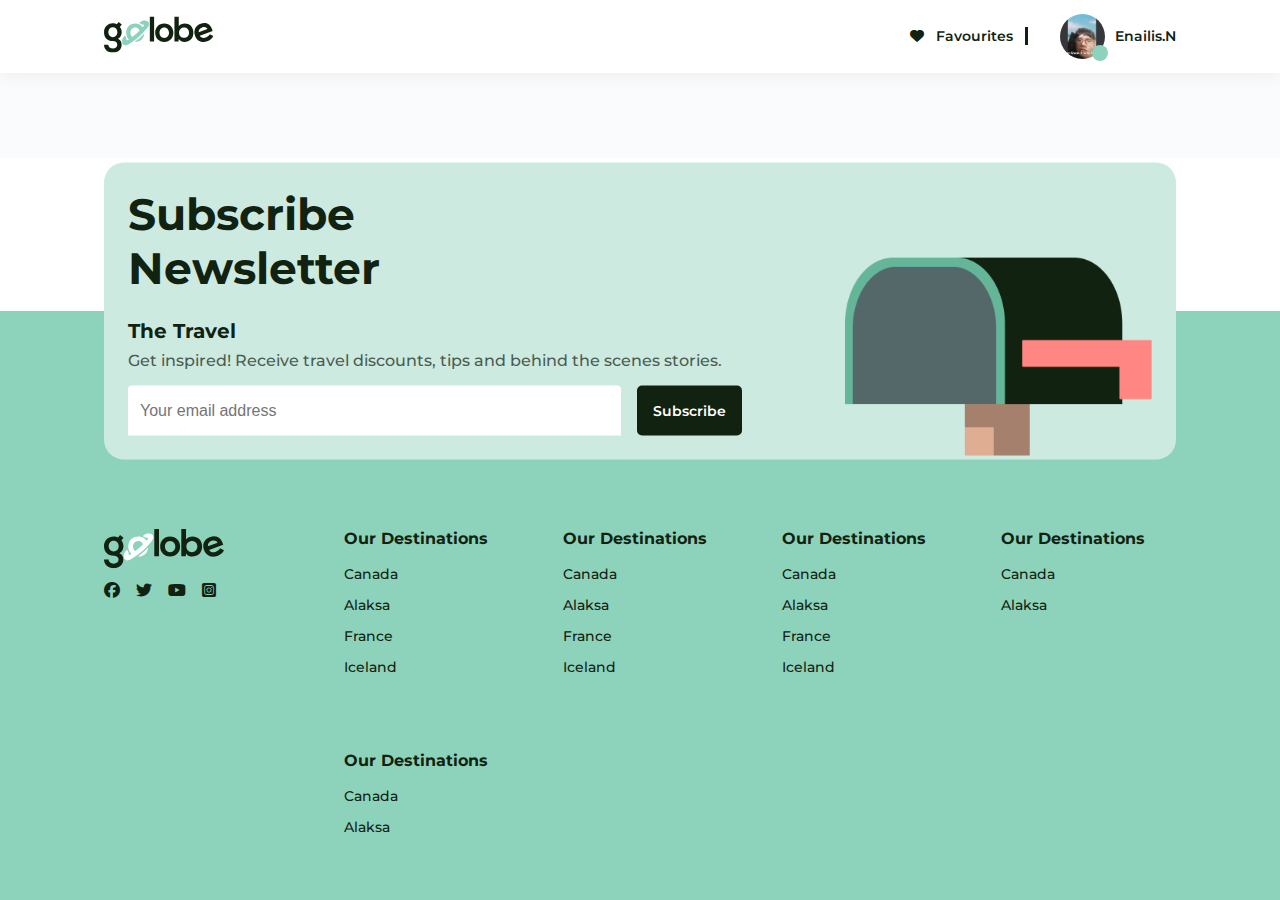
==== account.html @ 1a519b44 "update account seciton" ====
<!DOCTYPE html>
<html lang="en">
  <head>
    <meta charset="UTF-8" />
    <meta http-equiv="X-UA-Compatible" content="IE=edge" />
    <meta name="viewport" content="width=device-width, initial-scale=1.0" />
    <!-- Link font awesome -->
    <link
      rel="stylesheet"
      href="https://cdnjs.cloudflare.com/ajax/libs/font-awesome/6.4.0/css/all.min.css"
    />
    <link rel="stylesheet" href="./css/account.css" />
    <!-- Link css -->
    <link rel="stylesheet" href="./css/base.css" />
    <title>Account profile</title>
  </head>
  <body>
    <div class="main-wrapper">
      <!-- header -->
      <header>
        <div class="logo">
          <img
            src="./images/header_logo.svg"
            alt="logo-image"
            class="logo-img"
          />
        </div>
        <ul class="navbar">
          <!-- <li class="navbar-item"><a href="#" class="item-text">Login</a></li>
                <li class="navbar-item">
                    <a href="#" class="btn bg-dark text-white font-weight-600">Sign up</a>
                </li> -->

          <li class="navbar-item">
            <a href="#" class="item-text favourite">
              <i class="fa-solid fa-heart"></i>
              Favourites
            </a>
          </li>
          <li class="navbar-item user-section">
            <div class="active-status"></div>
            <img
              src="./images/khangne.png"
              alt="User-Avatar"
              class="user-avatar"
            />
            <p class="user-name">Enailis.N</p>
            <div class="card-information bg-white">
              <div class="user-profile">
                <img
                  src="./images/khangne.png"
                  alt="user-avatar"
                  class="user-avatar"
                />
                <div class="user-info">
                  <p class="name text-dark-green font-weight-600">Enailis.N</p>
                  <p class="status text-dark-green font-weight-400">Online</p>
                </div>
              </div>
              <div class="card-btns">
                <a href="#" class="item-btn text-dark-green font-weight-500">
                  <div class="btn-name">
                    <i class="fa-solid fa-user"></i>
                    <span>My account</span>
                  </div>
                  <i class="fa-solid fa-greater-than"></i>
                </a>
                <a href="#" class="item-btn text-dark-green font-weight-500">
                  <div class="btn-name">
                    <i class="fa-solid fa-gear"></i>
                    <span>Settings</span>
                  </div>
                  <i class="fa-solid fa-greater-than"></i>
                </a>
              </div>
              <div class="card-btns">
                <a href="#" class="item-btn text-dark-green font-weight-500">
                  <div class="btn-name">
                    <i class="fa-solid fa-life-ring"></i>
                    <span>Support</span>
                  </div>
                  <i class="fa-solid fa-greater-than"></i>
                </a>
                <a href="#" class="item-btn text-dark-green font-weight-500">
                  <div class="btn-name">
                    <i class="fa-solid fa-right-from-bracket"></i>
                    <span>Log out</span>
                  </div>
                  <i class="fa-solid fa-greater-than"></i>
                </a>
              </div>
            </div>
          </li>
        </ul>
        <div class="icon-menu">
          <i class="fa-solid fa-bars"></i>
        </div>
        <div class="menu-mobile">
          <div class="content-wrapper bg-main">
            <div class="user-profile">
              <div class="user-status"></div>
              <img
                src="./images/khangne.png"
                alt="user-avatar"
                class="user-avatar"
              />
              <div class="user-info">
                <p class="name text-dark-green font-weight-600">Enailis.N</p>
                <p class="status text-dark-green font-weight-400">Online</p>
              </div>
            </div>
            <div class="card-btns">
              <a href="#" class="item-btn text-dark-green font-weight-500">
                <div class="btn-name">
                  <i class="fa-solid fa-user"></i>
                  <span>My account</span>
                </div>
                <i class="fa-solid fa-greater-than"></i>
              </a>
              <a href="#" class="item-btn text-dark-green font-weight-500">
                <div class="btn-name">
                  <i class="fa-solid fa-gear"></i>
                  <span>Settings</span>
                </div>
                <i class="fa-solid fa-greater-than"></i>
              </a>
            </div>
            <div class="card-btns">
              <a href="#" class="item-btn text-dark-green font-weight-500">
                <div class="btn-name">
                  <i class="fa-solid fa-life-ring"></i>
                  <span>Support</span>
                </div>
                <i class="fa-solid fa-greater-than"></i>
              </a>
              <a href="#" class="item-btn text-dark-green font-weight-500">
                <div class="btn-name">
                  <i class="fa-solid fa-right-from-bracket"></i>
                  <span>Log out</span>
                </div>
                <i class="fa-solid fa-greater-than"></i>
              </a>
            </div>
          </div>
        </div>
      </header>
      <!-- End Header -->

      <!-- Main content -->
      <div class="main-content bg-main">
        <div class="account-section">
          
        </div>
      </div>

      <footer class="bg-primary">
        <div class="subsribe-seciton bg-light-green">
          <div class="left-content">
            <h3 class="title font-weight-700 text-dark-green">
              Subscribe <br />
              Newsletter
            </h3>
            <p class="sub-title font-weight-700 text-dark-green">The Travel</p>
            <p class="content font-weight-500 text-dark-green">
              Get inspired! Receive travel discounts, tips and behind the scenes
              stories.
            </p>
            <div class="subcribe-form">
              <input
                type="text"
                placeholder="Your email address"
                class="input-box"
              />
              <a href="#" class="btn bg-dark text-white font-weight-600"
                >Subscribe</a
              >
            </div>
          </div>
          <div class="right-content">
            <img
              src="./images/footer-mailbox.png"
              alt="mailbox-img"
              class="subcribe-img"
            />
          </div>
        </div>

        <div class="footer-content">
          <div class="footer-images">
            <img
              src="./images/footer-logo.svg"
              alt="footer-logo"
              class="footer-logo"
            />
            <div class="footer-icons">
              <a href="#" class="text-dark-green"
                ><i class="fa-brands fa-facebook"></i
              ></a>
              <a href="#" class="text-dark-green"
                ><i class="fa-brands fa-twitter"></i
              ></a>
              <a href="#" class="text-dark-green"
                ><i class="fa-brands fa-youtube"></i
              ></a>
              <a href="#" class="text-dark-green"
                ><i class="fa-brands fa-square-instagram"></i
              ></a>
            </div>
          </div>
          <div class="footer-link">
            <ul class="footer-list">
              <li class="list-title text-dark-green font-weight-700">
                Our Destinations
              </li>
              <li>
                <a href="#" class="text-dark-green font-weight-500">Canada</a>
              </li>
              <li>
                <a href="#" class="text-dark-green font-weight-500">Alaksa</a>
              </li>
              <li>
                <a href="#" class="text-dark-green font-weight-500">France</a>
              </li>
              <li>
                <a href="#" class="text-dark-green font-weight-500">Iceland</a>
              </li>
            </ul>
            <ul class="footer-list">
              <li class="list-title text-dark-green font-weight-700">
                Our Destinations
              </li>
              <li>
                <a href="#" class="text-dark-green font-weight-500">Canada</a>
              </li>
              <li>
                <a href="#" class="text-dark-green font-weight-500">Alaksa</a>
              </li>
              <li>
                <a href="#" class="text-dark-green font-weight-500">France</a>
              </li>
              <li>
                <a href="#" class="text-dark-green font-weight-500">Iceland</a>
              </li>
            </ul>
            <ul class="footer-list">
              <li class="list-title text-dark-green font-weight-700">
                Our Destinations
              </li>
              <li>
                <a href="#" class="text-dark-green font-weight-500">Canada</a>
              </li>
              <li>
                <a href="#" class="text-dark-green font-weight-500">Alaksa</a>
              </li>
              <li>
                <a href="#" class="text-dark-green font-weight-500">France</a>
              </li>
              <li>
                <a href="#" class="text-dark-green font-weight-500">Iceland</a>
              </li>
            </ul>
            <ul class="footer-list">
              <li class="list-title text-dark-green font-weight-700">
                Our Destinations
              </li>
              <li>
                <a href="#" class="text-dark-green font-weight-500">Canada</a>
              </li>
              <li>
                <a href="#" class="text-dark-green font-weight-500">Alaksa</a>
              </li>
            </ul>
            <ul class="footer-list">
              <li class="list-title text-dark-green font-weight-700">
                Our Destinations
              </li>
              <li>
                <a href="#" class="text-dark-green font-weight-500">Canada</a>
              </li>
              <li>
                <a href="#" class="text-dark-green font-weight-500">Alaksa</a>
              </li>
            </ul>
          </div>
        </div>
      </footer>
    </div>
  </body>
</html>
---- css/base.css ----
@import url("https://fonts.googleapis.com/css2?family=Montserrat:wght@400;500;600;700&display=swap");
@import url(./header.css);
@import url(./footer.css);

:root {
  --dark-green: #112211;
  --black-color: #000000;
  --primary-color: #8dd3bb;
  --light-green: #cdeae1;
  --white-color: #ffffff;
  --dark-color: #1c1b1f;
  --light-color: #fafbfc;
}

* {
  margin: 0;
  padding: 0;
  box-sizing: inherit;
  text-decoration: none;
  list-style: none;
}

html {
  font-family: "Montserrat", sans-serif;
  box-sizing: border-box;
  scroll-behavior: smooth;
}

.text-white {
  color: var(--white-color) !important;
}

.text-dark-green {
  color: var(--dark-green) !important;
}

.text-black {
  color: var(--black-color) !important;
}

.font-weight-700 {
  font-weight: 700;
}

.font-weight-600 {
  font-weight: 600;
}

.font-weight-500 {
  font-weight: 500;
}

.font-weight-400 {
  font-weight: 400;
}

.bg-primary {
  background-color: var(--primary-color);
}

.bg-dark {
  background-color: var(--dark-green);
}

.bg-white {
  background-color: var(--white-color);
}

.bg-light-green {
  background-color: var(--light-green);
}

.bg-main {
  background-color: var(--light-color);
}

.btn {
  padding: 16px 16px;
  border-radius: 5px;
  display: inline-block;
  font-size: 14px;
  text-align: center;
}

.btn-icon {
  display: inline-block;
  width: 48px;
  height: 48px;
  position: relative;
  border: 2px solid var(--primary-color);
  border-radius: 5px;
}

.btn-icon > i {
  position: absolute;
  top: 50%;
  left: 50%;
  transform: translate(-50%, -50%);
}

.btn-icon:hover,
.btn:hover {
  opacity: 0.6;
  cursor: pointer;
}
.main-wrapper {
  display: grid;
  height: 100vh;
  grid-template-rows: auto 1fr auto;
}
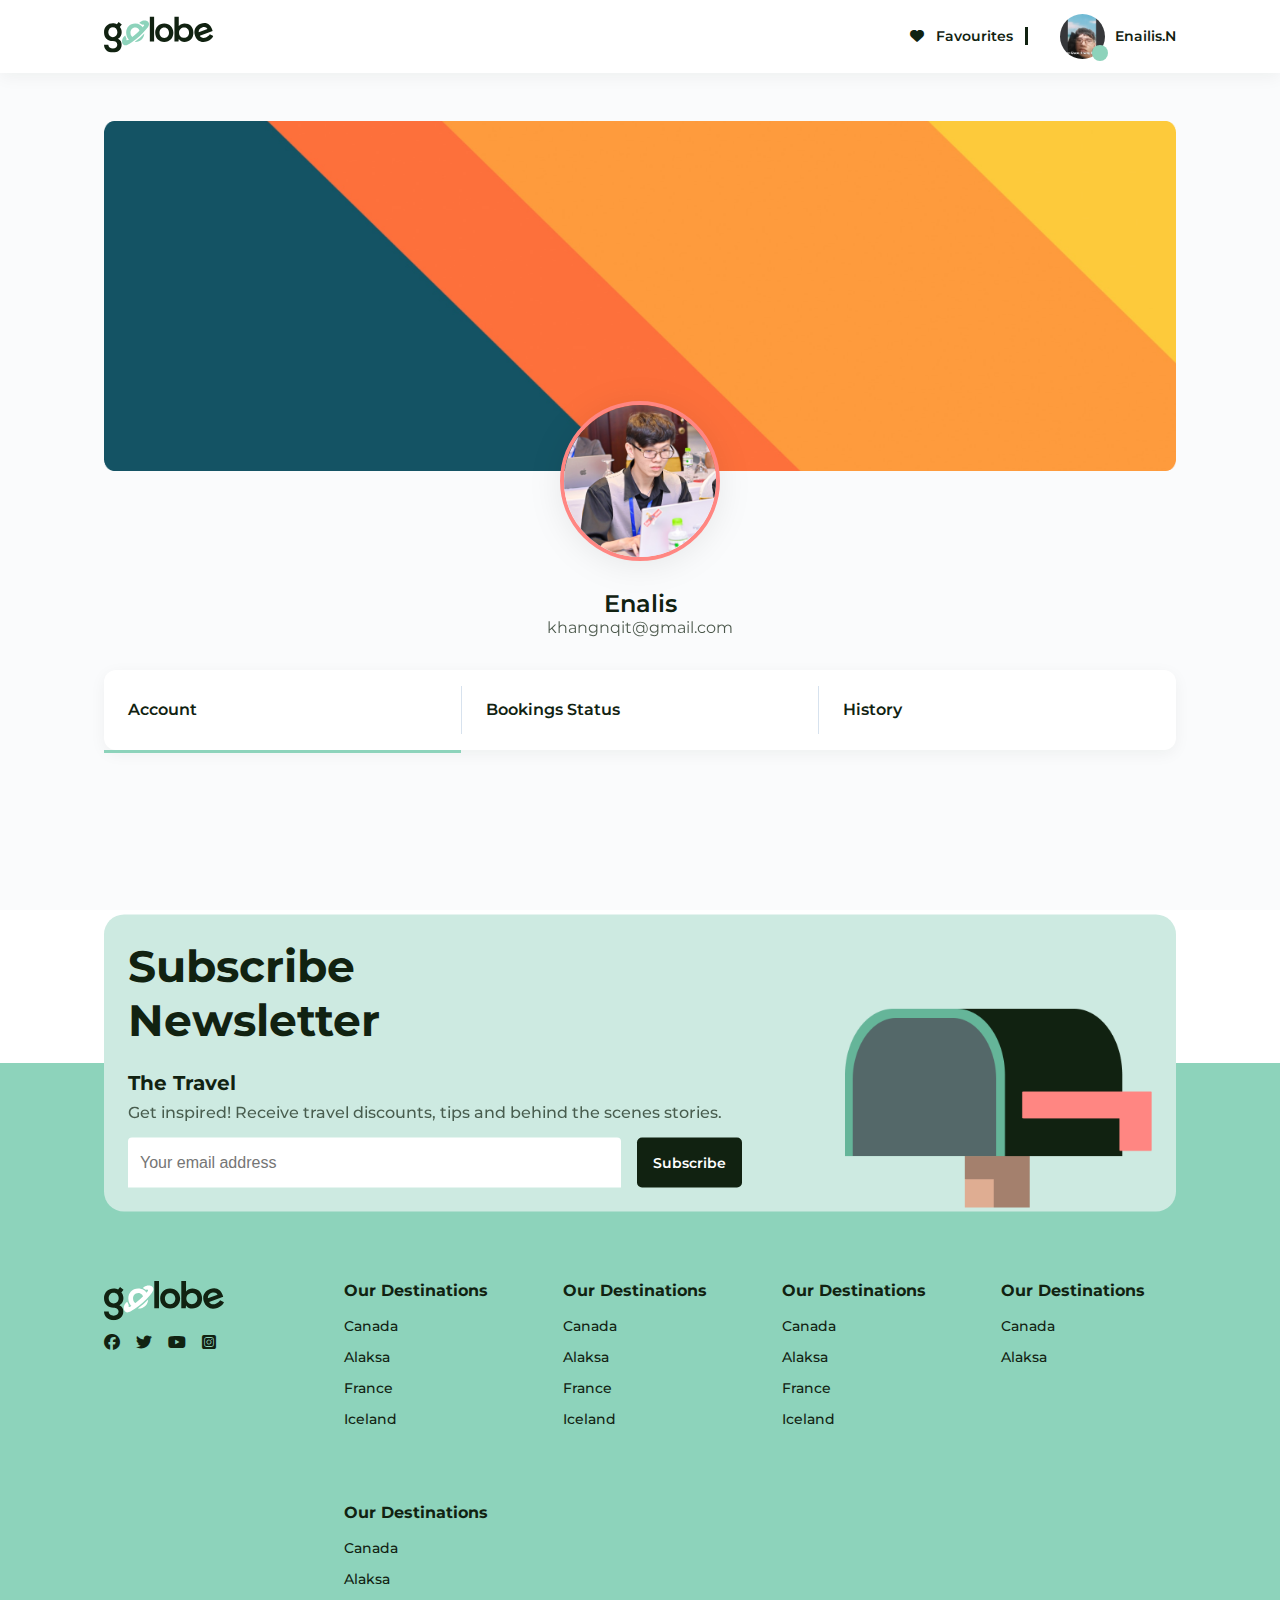
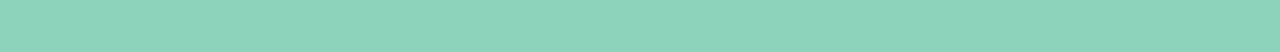
==== commit eec21a5d: "fix account navigation" ====
--- a/account.html
+++ b/account.html
@@ -3,6 +3,7 @@
   <head>
     <meta charset="UTF-8" />
     <meta http-equiv="X-UA-Compatible" content="IE=edge" />
+    <link rel="stylesheet" href="./css/account.css" />
     <meta name="viewport" content="width=device-width, initial-scale=1.0" />
     <!-- Link font awesome -->
     <link
@@ -148,6 +149,33 @@
 
       <!-- Main content -->
       <div class="main-content bg-main">
+        <div class="cover-bg">
+          <img
+            src="./images/cover_bg.png"
+            alt="cover-background"
+            class="bg-img"
+          />
+          <img src="./images/khangdep.jpg" alt="avatar" class="img-avt" />
+        </div>
+        <div class="account-infor">
+          <div class="account-name font-weight-600 text-dark-green">Enalis</div>
+          <div class="account-email font-weight-400 text-dark-green">
+            khangnqit@gmail.com
+          </div>
+        </div>
+        <ul class="nav-account">
+          <li class="item active">
+            <a class="text-dark-green font-weight-600" href="#">Account</a>
+          </li>
+          <li class="item">
+            <a class="text-dark-green font-weight-600" href="#"
+              >Bookings Status</a
+            >
+          </li>
+          <li class="item">
+            <a class="text-dark-green font-weight-600" href="#">History</a>
+          </li>
+        </ul>
         <div class="account-section">
           
         </div>
--- a/css/account.css
+++ b/css/account.css
@@ -0,0 +1,93 @@
+.main-wrapper .main-content {
+  padding: 48px 104px 120px;
+}
+
+.main-wrapper .main-content .cover-bg {
+  position: relative;
+}
+
+.main-wrapper .main-content .cover-bg .bg-img {
+  height: 350px;
+  width: 100%;
+}
+
+.main-wrapper .main-content .cover-bg .img-avt {
+  position: absolute;
+  width: 160px;
+  border: 4px solid #ff8682;
+  filter: drop-shadow(0px 4px 16px rgba(0, 0, 0, 0.08));
+  height: 160px;
+  object-fit: cover;
+  left: 50%;
+  transform: translateX(-50%);
+  border-radius: 50%;
+  top: 280px;
+}
+
+.main-wrapper .main-content .account-infor {
+  margin-top: calc(90px + 24px);
+  text-align: center;
+}
+
+.main-wrapper .main-content .account-infor .account-name {
+  font-size: 24px;
+  line-height: 29px;
+}
+
+.main-wrapper .main-content .account-infor .account-email {
+  opacity: 0.75;
+  font-size: 16px;
+  line-height: 20px;
+}
+
+.main-wrapper .main-content .nav-account {
+  display: flex;
+  align-items: center;
+  justify-content: center;
+  background-color: var(--white-color);
+  padding: 16px 0;
+  margin: 32px 0 40px 0;
+  box-shadow: 0px 4px 16px rgba(17, 34, 17, 0.05);
+  border-radius: 12px;
+}
+
+.main-wrapper .main-content .nav-account .item {
+  width: calc(100% / 3);
+  font-size: 16px;
+  line-height: 20px;
+  padding: 14px 24px;
+  position: relative;
+}
+
+.main-wrapper .main-content .nav-account .item:nth-child(2) {
+  border-right: 1px solid #d7e2ee;
+  border-left: 1px solid #d7e2ee;
+}
+
+.main-wrapper .main-content .nav-account .item::after {
+  content: "";
+  display: block;
+  position: absolute;
+  top: calc(48px + 16px);
+  left: 0;
+  width: 0;
+  height: 3px;
+  background-color: var(--primary-color);
+  transition: all 0.3s;
+}
+
+.main-wrapper .main-content .nav-account .item:hover::after {
+  width: 100%;
+}
+
+.main-wrapper .main-content .nav-account .item.active::after {
+  content: "";
+  display: block;
+  position: absolute;
+  top: calc(48px + 16px);
+  left: 0;
+  width: 100%;
+  height: 3px;
+  background-color: var(--primary-color);
+  transition: all 0.3s;
+}
--- a/css/account.css
+++ b/css/account.css
@@ -0,0 +1,93 @@
+.main-wrapper .main-content {
+  padding: 48px 104px 120px;
+}
+
+.main-wrapper .main-content .cover-bg {
+  position: relative;
+}
+
+.main-wrapper .main-content .cover-bg .bg-img {
+  height: 350px;
+  width: 100%;
+}
+
+.main-wrapper .main-content .cover-bg .img-avt {
+  position: absolute;
+  width: 160px;
+  border: 4px solid #ff8682;
+  filter: drop-shadow(0px 4px 16px rgba(0, 0, 0, 0.08));
+  height: 160px;
+  object-fit: cover;
+  left: 50%;
+  transform: translateX(-50%);
+  border-radius: 50%;
+  top: 280px;
+}
+
+.main-wrapper .main-content .account-infor {
+  margin-top: calc(90px + 24px);
+  text-align: center;
+}
+
+.main-wrapper .main-content .account-infor .account-name {
+  font-size: 24px;
+  line-height: 29px;
+}
+
+.main-wrapper .main-content .account-infor .account-email {
+  opacity: 0.75;
+  font-size: 16px;
+  line-height: 20px;
+}
+
+.main-wrapper .main-content .nav-account {
+  display: flex;
+  align-items: center;
+  justify-content: center;
+  background-color: var(--white-color);
+  padding: 16px 0;
+  margin: 32px 0 40px 0;
+  box-shadow: 0px 4px 16px rgba(17, 34, 17, 0.05);
+  border-radius: 12px;
+}
+
+.main-wrapper .main-content .nav-account .item {
+  width: calc(100% / 3);
+  font-size: 16px;
+  line-height: 20px;
+  padding: 14px 24px;
+  position: relative;
+}
+
+.main-wrapper .main-content .nav-account .item:nth-child(2) {
+  border-right: 1px solid #d7e2ee;
+  border-left: 1px solid #d7e2ee;
+}
+
+.main-wrapper .main-content .nav-account .item::after {
+  content: "";
+  display: block;
+  position: absolute;
+  top: calc(48px + 16px);
+  left: 0;
+  width: 0;
+  height: 3px;
+  background-color: var(--primary-color);
+  transition: all 0.3s;
+}
+
+.main-wrapper .main-content .nav-account .item:hover::after {
+  width: 100%;
+}
+
+.main-wrapper .main-content .nav-account .item.active::after {
+  content: "";
+  display: block;
+  position: absolute;
+  top: calc(48px + 16px);
+  left: 0;
+  width: 100%;
+  height: 3px;
+  background-color: var(--primary-color);
+  transition: all 0.3s;
+}
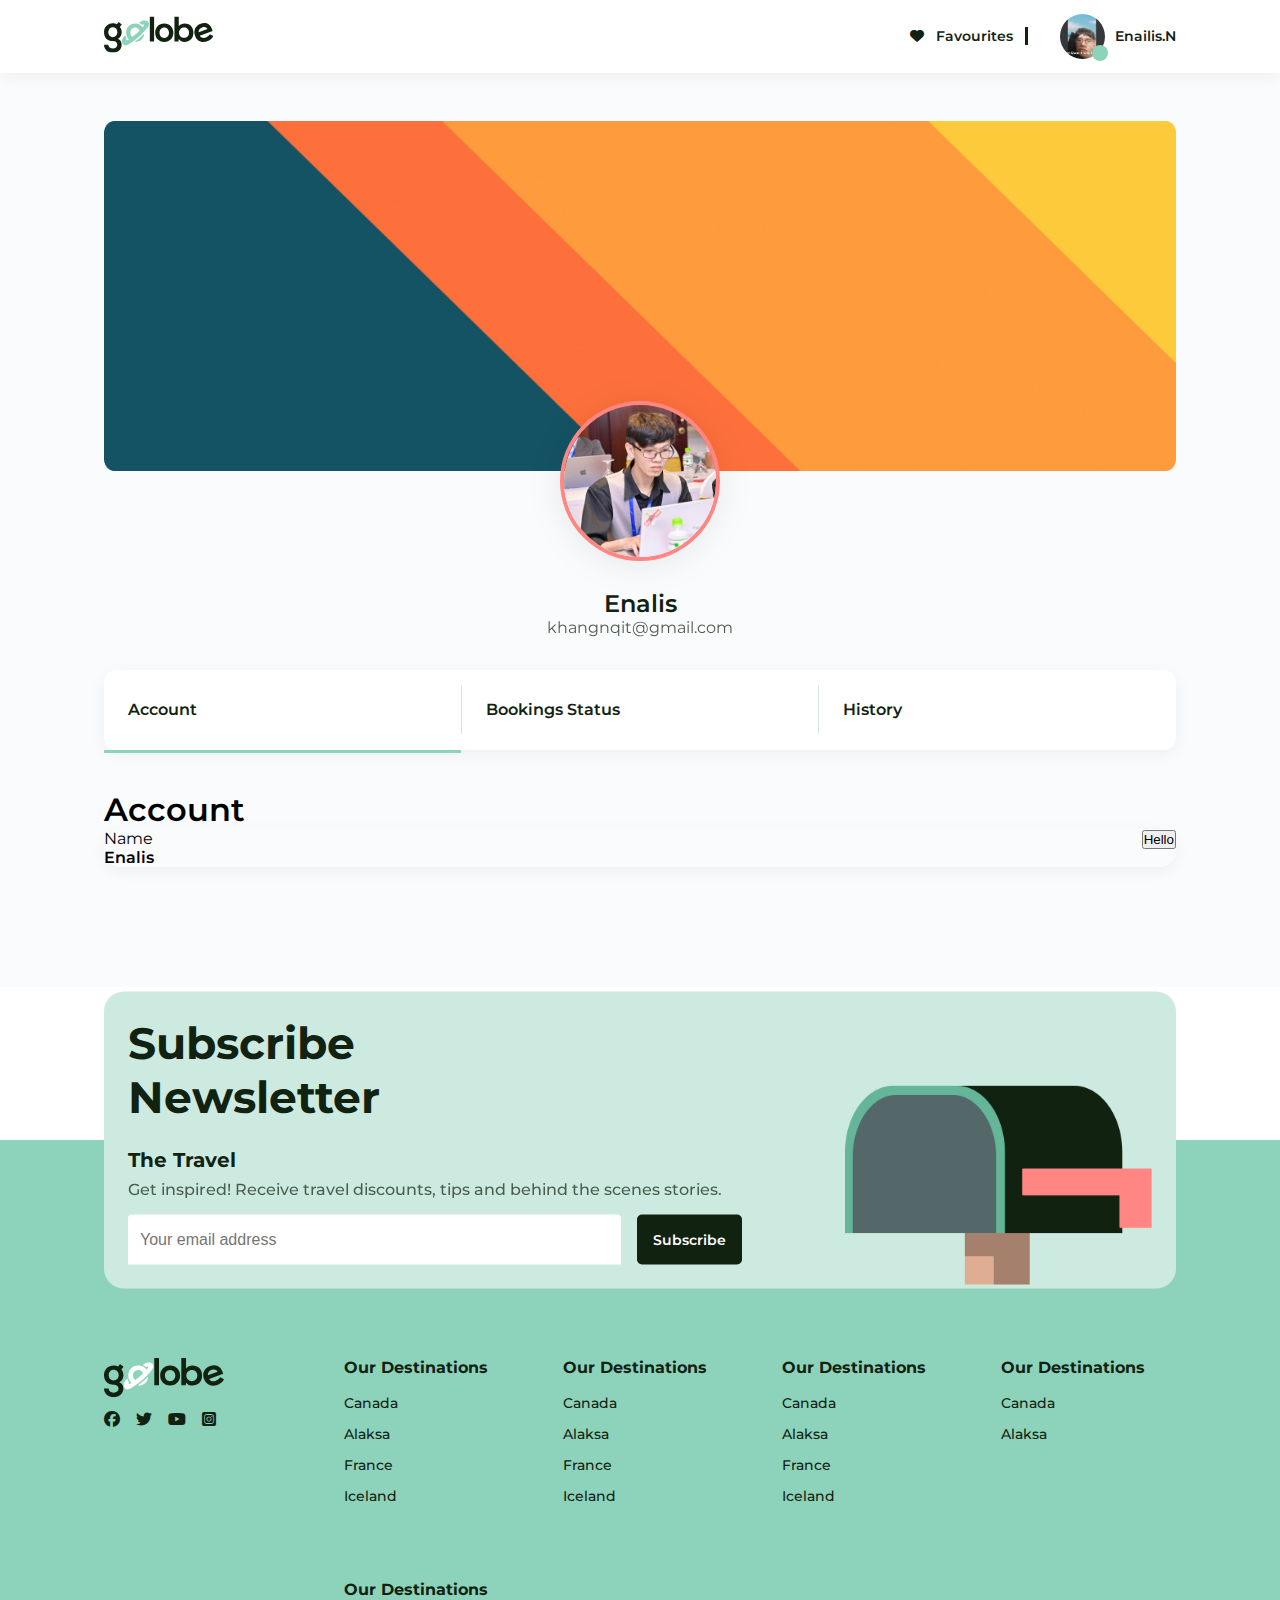
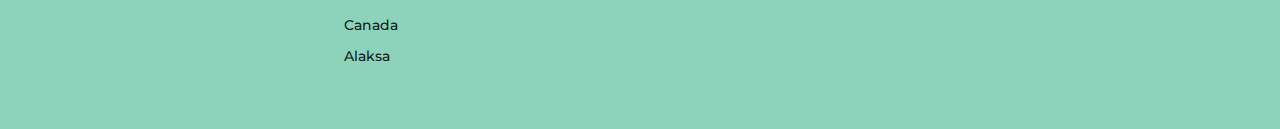
==== commit 725afcbb: "account layout" ====
--- a/account.html
+++ b/account.html
@@ -177,6 +177,18 @@
           </li>
         </ul>
         <div class="account-section">
+          <h1  class="account-title font-weight-600">Account</h1>
+          <div class="profile-detail">
+            <div class="profile-detail-field">
+              <div class="field-label">Name</div>
+              <div class="field-detail font-weight-600">Enalis</div>
+              
+
+            </div>
+            <div class="profile-btn">
+              <button class="edit-btn" >Hello</button>
+            </div>
+          </div>
           
         </div>
       </div>
--- a/css/base.css
+++ b/css/base.css
@@ -108,3 +108,10 @@
   height: 100vh;
   grid-template-rows: auto 1fr auto;
 }
+.profile-detail {
+  display: flex;
+  width: 100%;
+  justify-content: space-between;
+  box-shadow: 0px 4px 16px rgba(17, 34, 17, 0.05);
+  border-radius: 16px;
+}
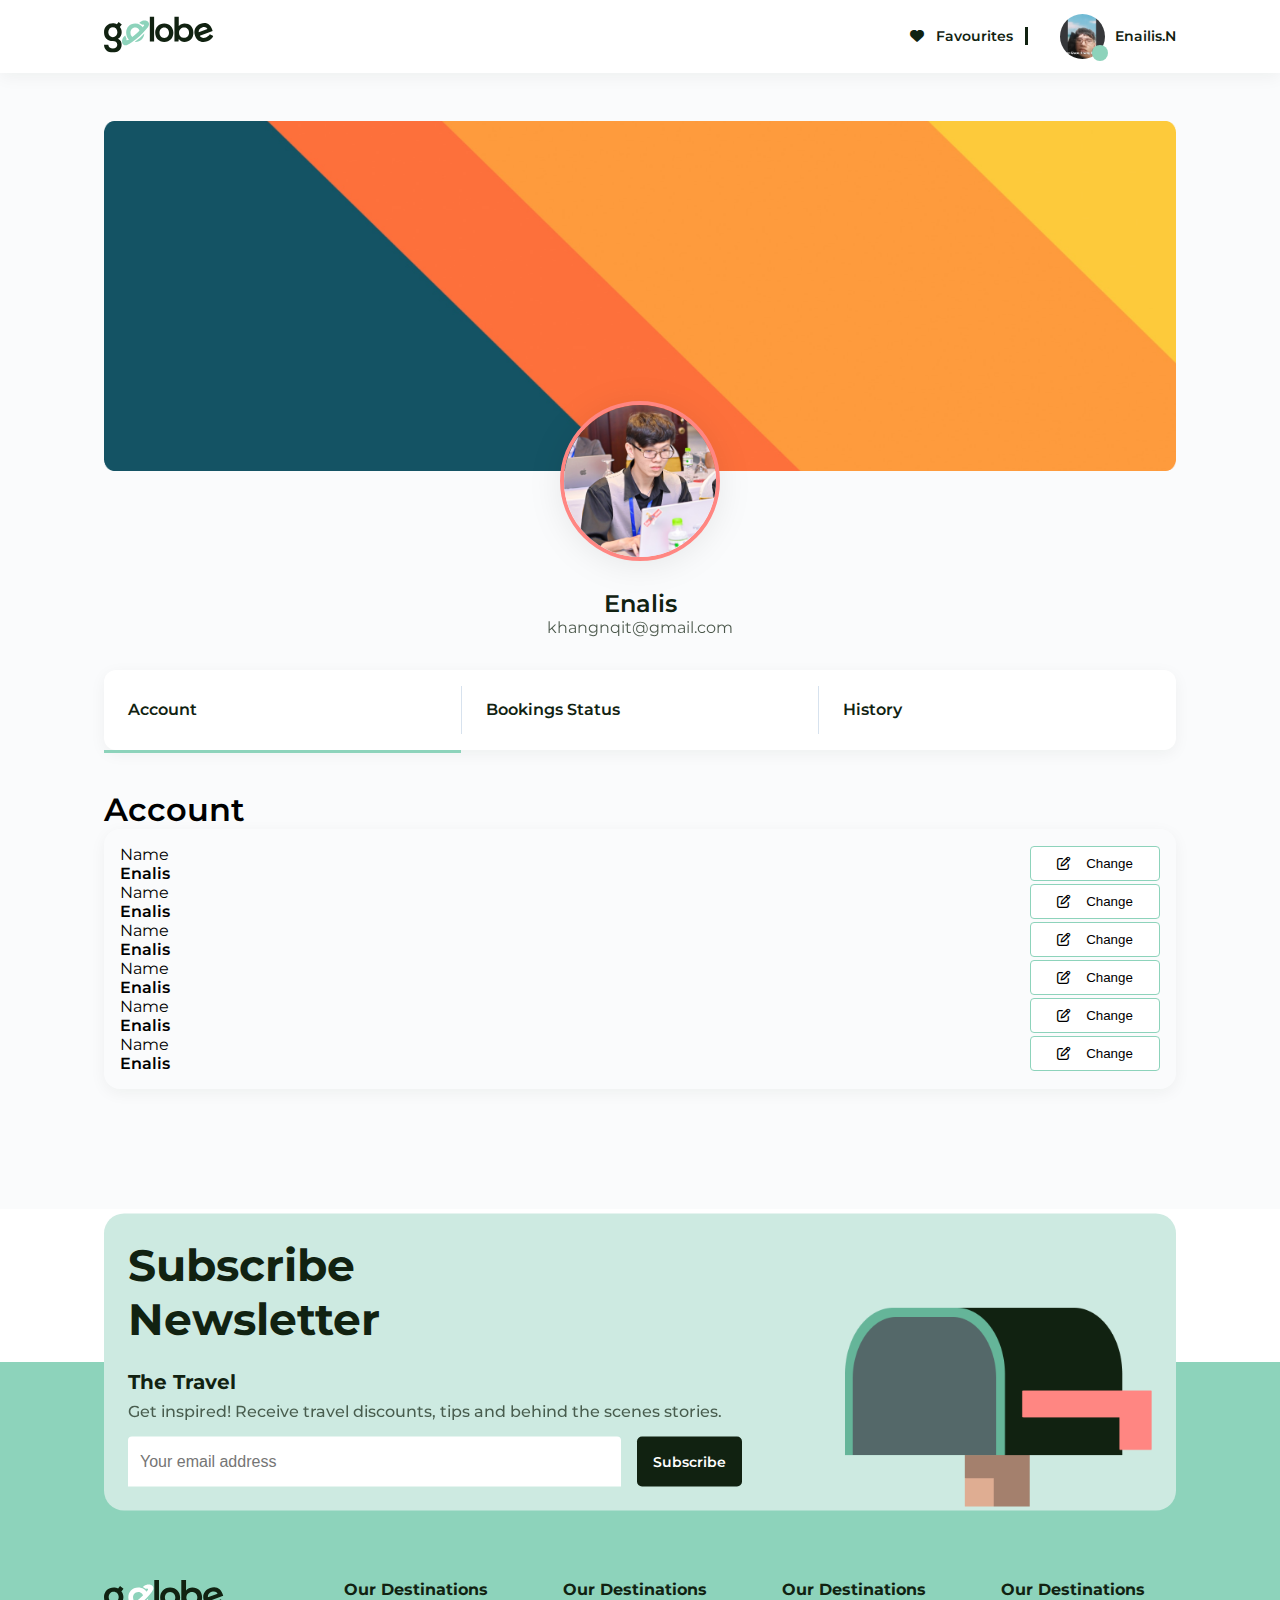
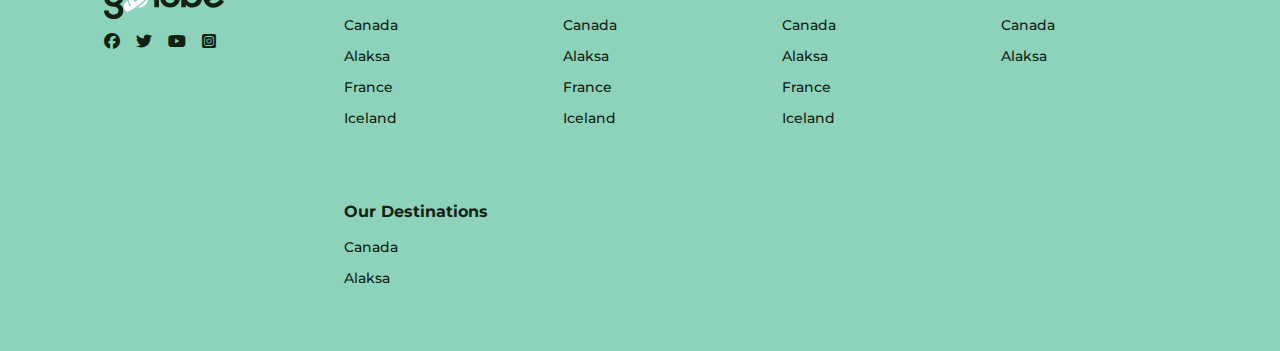
==== commit be145b95: "account field" ====
--- a/account.html
+++ b/account.html
@@ -177,19 +177,81 @@
           </li>
         </ul>
         <div class="account-section">
-          <h1  class="account-title font-weight-600">Account</h1>
+          <h1 class="account-title font-weight-600">Account</h1>
           <div class="profile-detail">
-            <div class="profile-detail-field">
-              <div class="field-label">Name</div>
-              <div class="field-detail font-weight-600">Enalis</div>
-              
-
-            </div>
-            <div class="profile-btn">
-              <button class="edit-btn" >Hello</button>
-            </div>
-          </div>
-          
+            <div class="field-group">
+              <div class="profile-detail-field">
+                <div class="field-label">Name</div>
+                <div class="field-detail font-weight-600">Enalis</div>
+              </div>
+              <div class="profile-btn">
+                <button class="edit-btn">
+                  <i class="fa-regular fa-pen-to-square"></i>
+                  <div class="button-content">Change</div>
+                </button>
+              </div>
+            </div>
+            <div class="field-group">
+              <div class="profile-detail-field">
+                <div class="field-label">Name</div>
+                <div class="field-detail font-weight-600">Enalis</div>
+              </div>
+              <div class="profile-btn">
+                <button class="edit-btn">
+                  <i class="fa-regular fa-pen-to-square"></i>
+                  <div class="button-content">Change</div>
+                </button>
+              </div>
+            </div>
+            <div class="field-group">
+              <div class="profile-detail-field">
+                <div class="field-label">Name</div>
+                <div class="field-detail font-weight-600">Enalis</div>
+              </div>
+              <div class="profile-btn">
+                <button class="edit-btn">
+                  <i class="fa-regular fa-pen-to-square"></i>
+                  <div class="button-content">Change</div>
+                </button>
+              </div>
+            </div>
+            <div class="field-group">
+              <div class="profile-detail-field">
+                <div class="field-label">Name</div>
+                <div class="field-detail font-weight-600">Enalis</div>
+              </div>
+              <div class="profile-btn">
+                <button class="edit-btn">
+                  <i class="fa-regular fa-pen-to-square"></i>
+                  <div class="button-content">Change</div>
+                </button>
+              </div>
+            </div>
+            <div class="field-group">
+              <div class="profile-detail-field">
+                <div class="field-label">Name</div>
+                <div class="field-detail font-weight-600">Enalis</div>
+              </div>
+              <div class="profile-btn">
+                <button class="edit-btn">
+                  <i class="fa-regular fa-pen-to-square"></i>
+                  <div class="button-content">Change</div>
+                </button>
+              </div>
+            </div>
+            <div class="field-group">
+              <div class="profile-detail-field">
+                <div class="field-label">Name</div>
+                <div class="field-detail font-weight-600">Enalis</div>
+              </div>
+              <div class="profile-btn">
+                <button class="edit-btn">
+                  <i class="fa-regular fa-pen-to-square"></i>
+                  <div class="button-content">Change</div>
+                </button>
+              </div>
+            </div>
+          </div>
         </div>
       </div>
 
--- a/css/base.css
+++ b/css/base.css
@@ -109,9 +109,26 @@
   grid-template-rows: auto 1fr auto;
 }
 .profile-detail {
-  display: flex;
+  padding: 1rem;
   width: 100%;
   justify-content: space-between;
   box-shadow: 0px 4px 16px rgba(17, 34, 17, 0.05);
   border-radius: 16px;
 }
+.field-group {
+  display: flex;
+  width: 100%;
+  justify-content: space-between;
+  align-items: center;
+}
+.edit-btn {
+  border: 1px solid #8dd3bb;
+  border-radius: 4px;
+  width: 130px;
+  height: 35px;
+  background-color: #ffffff;
+  display: flex;
+  align-items: center;
+  justify-content: center;
+  gap: 1rem  
+}
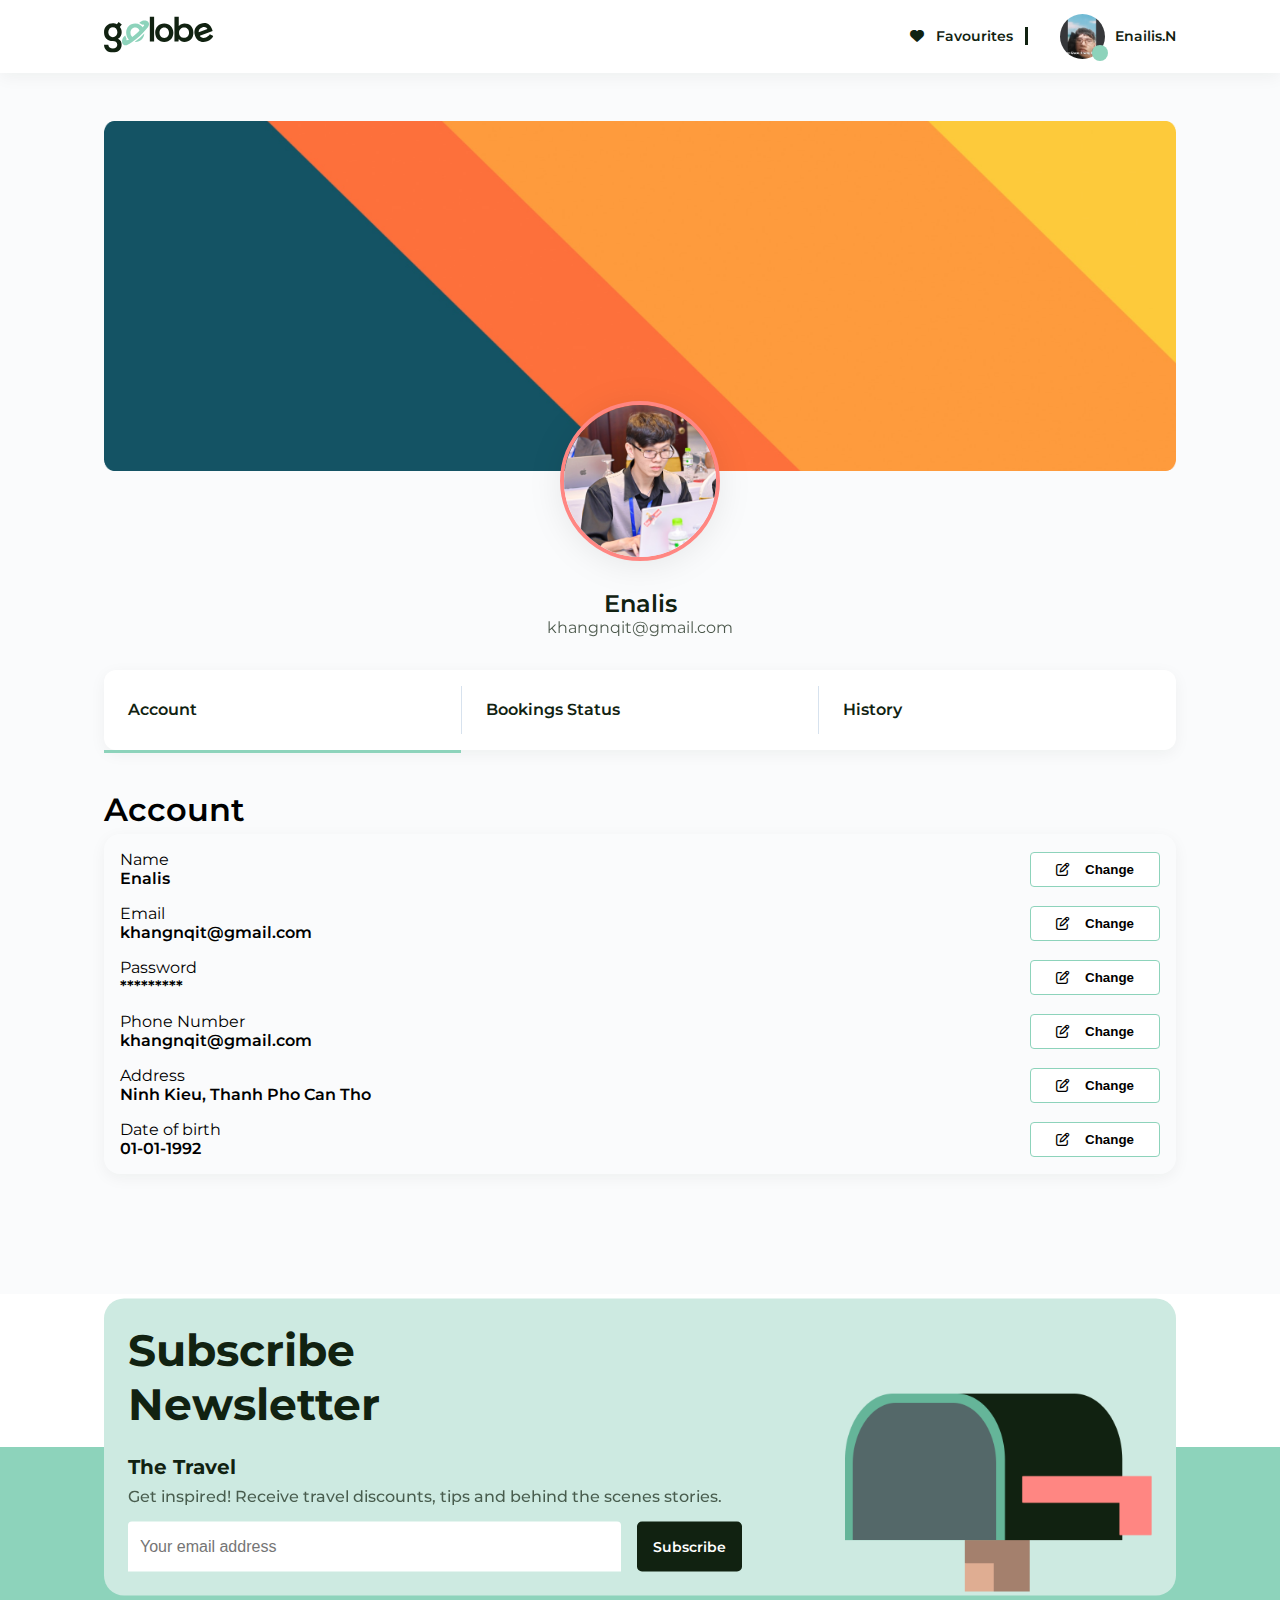
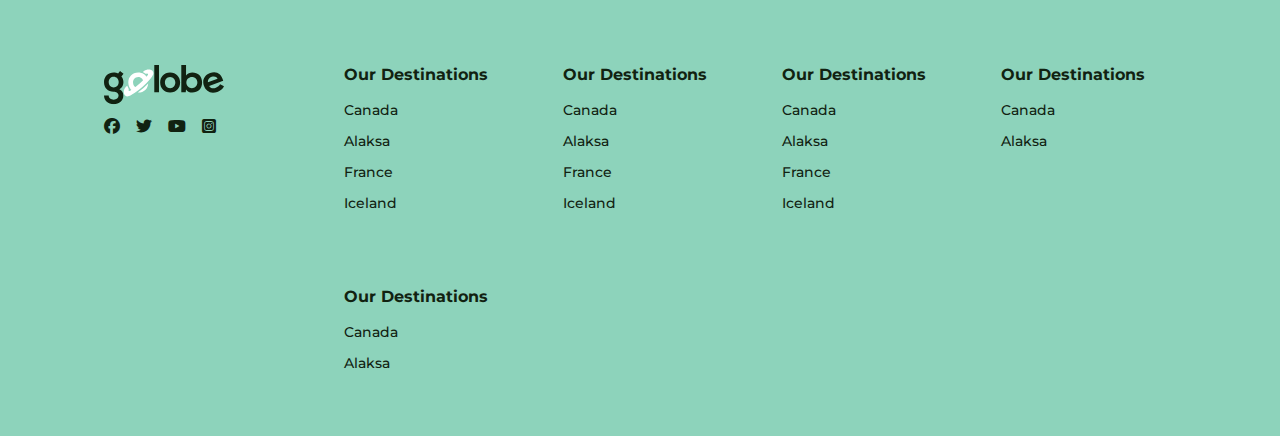
==== commit 081a84e3: "update account detail information" ====
--- a/account.html
+++ b/account.html
@@ -187,67 +187,71 @@
               <div class="profile-btn">
                 <button class="edit-btn">
                   <i class="fa-regular fa-pen-to-square"></i>
-                  <div class="button-content">Change</div>
-                </button>
-              </div>
-            </div>
-            <div class="field-group">
-              <div class="profile-detail-field">
-                <div class="field-label">Name</div>
-                <div class="field-detail font-weight-600">Enalis</div>
-              </div>
-              <div class="profile-btn">
-                <button class="edit-btn">
-                  <i class="fa-regular fa-pen-to-square"></i>
-                  <div class="button-content">Change</div>
-                </button>
-              </div>
-            </div>
-            <div class="field-group">
-              <div class="profile-detail-field">
-                <div class="field-label">Name</div>
-                <div class="field-detail font-weight-600">Enalis</div>
-              </div>
-              <div class="profile-btn">
-                <button class="edit-btn">
-                  <i class="fa-regular fa-pen-to-square"></i>
-                  <div class="button-content">Change</div>
-                </button>
-              </div>
-            </div>
-            <div class="field-group">
-              <div class="profile-detail-field">
-                <div class="field-label">Name</div>
-                <div class="field-detail font-weight-600">Enalis</div>
-              </div>
-              <div class="profile-btn">
-                <button class="edit-btn">
-                  <i class="fa-regular fa-pen-to-square"></i>
-                  <div class="button-content">Change</div>
-                </button>
-              </div>
-            </div>
-            <div class="field-group">
-              <div class="profile-detail-field">
-                <div class="field-label">Name</div>
-                <div class="field-detail font-weight-600">Enalis</div>
-              </div>
-              <div class="profile-btn">
-                <button class="edit-btn">
-                  <i class="fa-regular fa-pen-to-square"></i>
-                  <div class="button-content">Change</div>
-                </button>
-              </div>
-            </div>
-            <div class="field-group">
-              <div class="profile-detail-field">
-                <div class="field-label">Name</div>
-                <div class="field-detail font-weight-600">Enalis</div>
-              </div>
-              <div class="profile-btn">
-                <button class="edit-btn">
-                  <i class="fa-regular fa-pen-to-square"></i>
-                  <div class="button-content">Change</div>
+                  <div class="button-content font-weight-600 ">Change</div>
+                </button>
+              </div>
+            </div>
+            <div class="field-group">
+              <div class="profile-detail-field">
+                <div class="field-label">Email</div>
+                <div class="field-detail font-weight-600">
+                  khangnqit@gmail.com
+                </div>
+              </div>
+              <div class="profile-btn">
+                <button class="edit-btn">
+                  <i class="fa-regular fa-pen-to-square"></i>
+                  <div class="button-content font-weight-600 ">Change</div>
+                </button>
+              </div>
+            </div>
+            <div class="field-group">
+              <div class="profile-detail-field">
+                <div class="field-label">Password</div>
+                <div class="field-detail font-weight-600">*********</div>
+              </div>
+              <div class="profile-btn">
+                <button class="edit-btn">
+                  <i class="fa-regular fa-pen-to-square"></i>
+                  <div class="button-content font-weight-600 ">Change</div>
+                </button>
+              </div>
+            </div>
+            <div class="field-group">
+              <div class="profile-detail-field">
+                <div class="field-label">Phone Number</div>
+                <div class="field-detail font-weight-600">
+                  khangnqit@gmail.com
+                </div>
+              </div>
+              <div class="profile-btn">
+                <button class="edit-btn">
+                  <i class="fa-regular fa-pen-to-square"></i>
+                  <div class="button-content font-weight-600 ">Change</div>
+                </button>
+              </div>
+            </div>
+            <div class="field-group">
+              <div class="profile-detail-field">
+                <div class="field-label">Address</div>
+                <div class="field-detail font-weight-600">Ninh Kieu, Thanh Pho Can Tho</div>
+              </div>
+              <div class="profile-btn">
+                <button class="edit-btn">
+                  <i class="fa-regular fa-pen-to-square"></i>
+                  <div class="button-content font-weight-600 ">Change</div>
+                </button>
+              </div>
+            </div>
+            <div class="field-group">
+              <div class="profile-detail-field">
+                <div class="field-label">Date of birth</div>
+                <div class="field-detail font-weight-600">01-01-1992</div>
+              </div>
+              <div class="profile-btn">
+                <button class="edit-btn">
+                  <i class="fa-regular fa-pen-to-square"></i>
+                  <div class="button-content font-weight-600 ">Change</div>
                 </button>
               </div>
             </div>
--- a/css/account.css
+++ b/css/account.css
@@ -80,6 +80,7 @@
   width: 100%;
 }
 
+
 .main-wrapper .main-content .nav-account .item.active::after {
   content: "";
   display: block;
@@ -91,3 +92,39 @@
   background-color: var(--primary-color);
   transition: all 0.3s;
 }
+.profile-detail {
+  display: flex;
+  gap:1rem;
+  flex-direction: column;
+  padding: 1rem;
+  width: 100%;
+  box-shadow: 0px 4px 16px rgba(17, 34, 17, 0.05);
+  border-radius: 16px;
+}
+.field-group {
+  display: flex;
+  width: 100%;
+  justify-content: space-between;
+  align-items: center;
+}
+.account-title {
+  margin-bottom: 0.35rem;
+}
+.edit-btn {
+  border: 1px solid #8dd3bb;
+  border-radius: 4px;
+  width: 130px;
+  height: 35px;
+  background-color: #ffffff;
+  display: flex;
+  align-items: center;
+  justify-content: center;
+  gap: 1rem  ;
+  transition: all ease-out 0.2s;
+  cursor: pointer;
+}
+.edit-btn:hover {
+  background-color: #8dd3bb;
+  color:white;
+}
+
--- a/css/account.css
+++ b/css/account.css
@@ -80,6 +80,7 @@
   width: 100%;
 }
 
+
 .main-wrapper .main-content .nav-account .item.active::after {
   content: "";
   display: block;
@@ -91,3 +92,39 @@
   background-color: var(--primary-color);
   transition: all 0.3s;
 }
+.profile-detail {
+  display: flex;
+  gap:1rem;
+  flex-direction: column;
+  padding: 1rem;
+  width: 100%;
+  box-shadow: 0px 4px 16px rgba(17, 34, 17, 0.05);
+  border-radius: 16px;
+}
+.field-group {
+  display: flex;
+  width: 100%;
+  justify-content: space-between;
+  align-items: center;
+}
+.account-title {
+  margin-bottom: 0.35rem;
+}
+.edit-btn {
+  border: 1px solid #8dd3bb;
+  border-radius: 4px;
+  width: 130px;
+  height: 35px;
+  background-color: #ffffff;
+  display: flex;
+  align-items: center;
+  justify-content: center;
+  gap: 1rem  ;
+  transition: all ease-out 0.2s;
+  cursor: pointer;
+}
+.edit-btn:hover {
+  background-color: #8dd3bb;
+  color:white;
+}
+
--- a/css/base.css
+++ b/css/base.css
@@ -108,27 +108,3 @@
   height: 100vh;
   grid-template-rows: auto 1fr auto;
 }
-.profile-detail {
-  padding: 1rem;
-  width: 100%;
-  justify-content: space-between;
-  box-shadow: 0px 4px 16px rgba(17, 34, 17, 0.05);
-  border-radius: 16px;
-}
-.field-group {
-  display: flex;
-  width: 100%;
-  justify-content: space-between;
-  align-items: center;
-}
-.edit-btn {
-  border: 1px solid #8dd3bb;
-  border-radius: 4px;
-  width: 130px;
-  height: 35px;
-  background-color: #ffffff;
-  display: flex;
-  align-items: center;
-  justify-content: center;
-  gap: 1rem  
-}
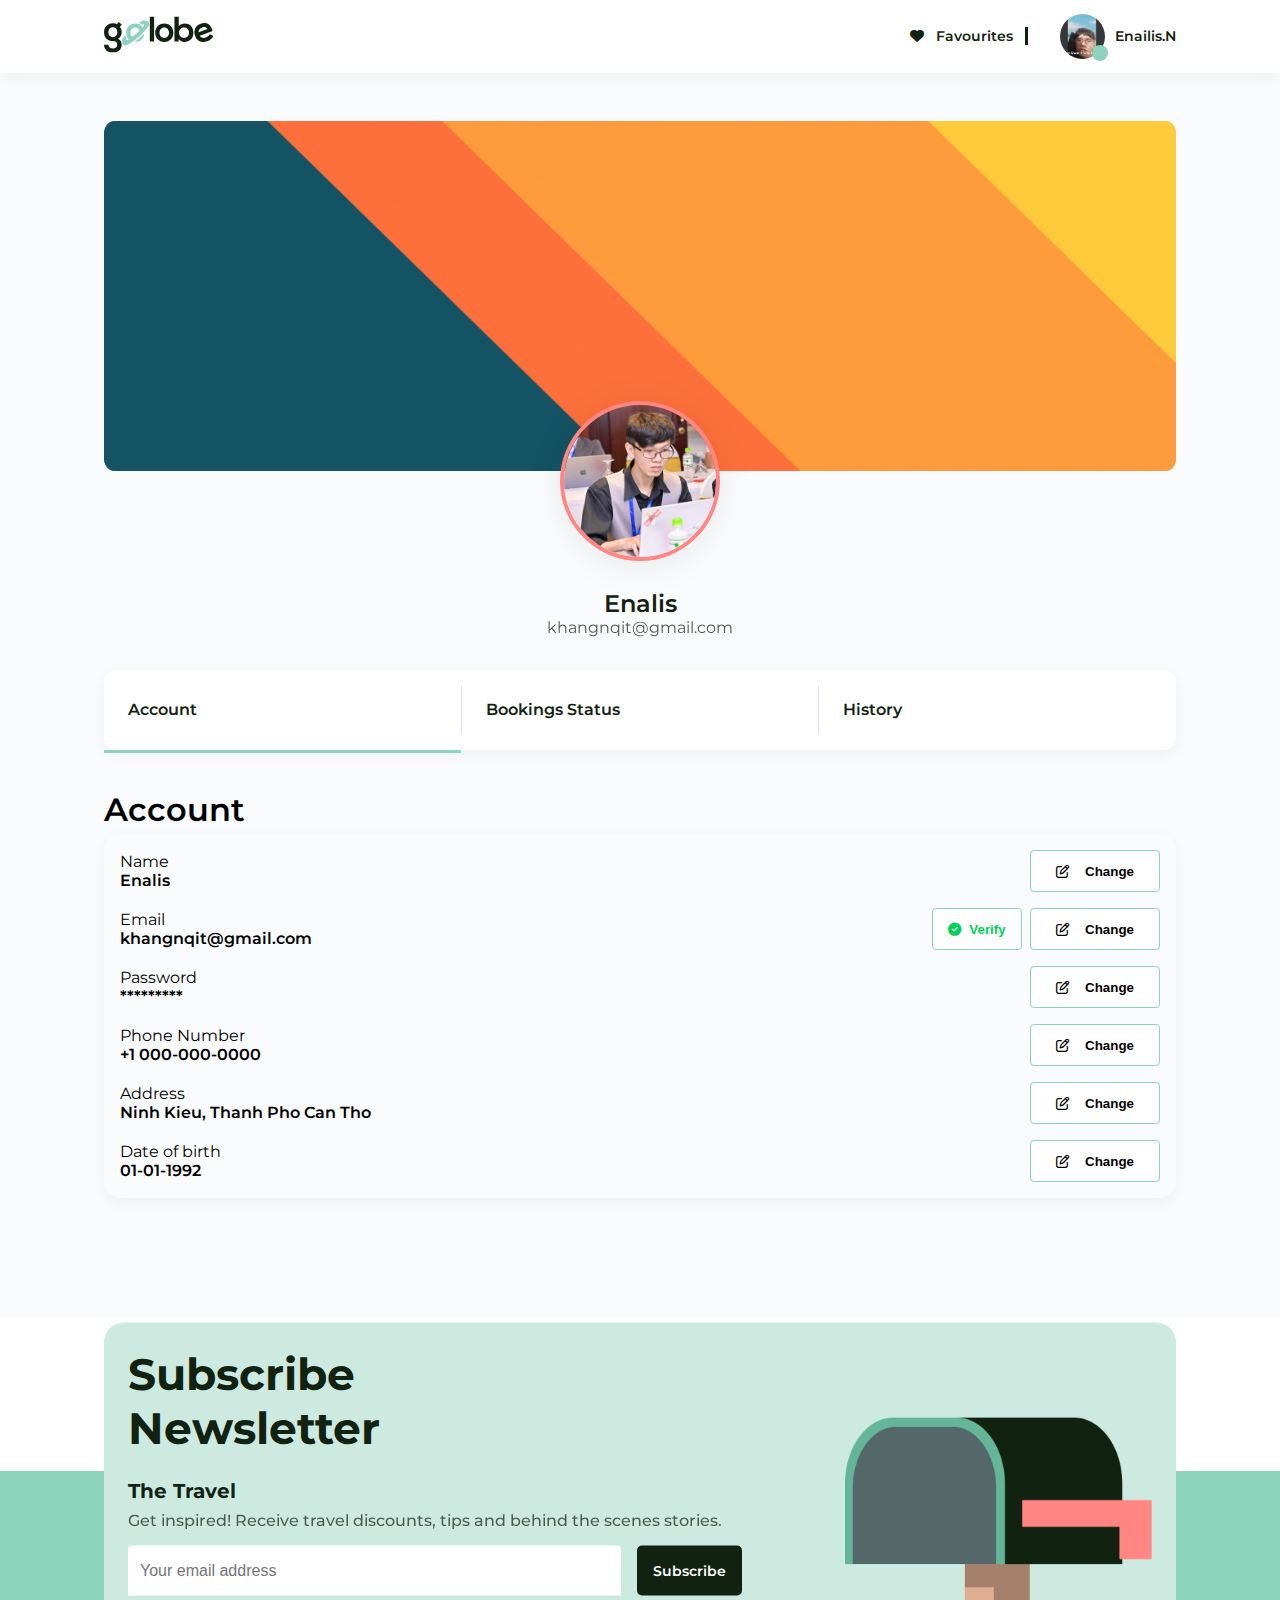
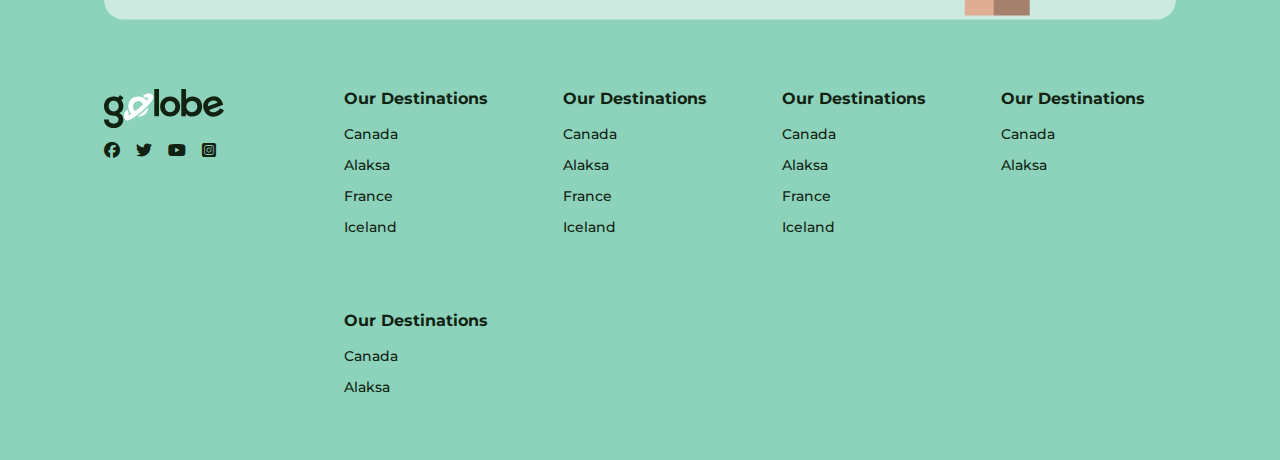
==== commit 6cc7ced6: "verify btn update" ====
--- a/account.html
+++ b/account.html
@@ -187,7 +187,7 @@
               <div class="profile-btn">
                 <button class="edit-btn">
                   <i class="fa-regular fa-pen-to-square"></i>
-                  <div class="button-content font-weight-600 ">Change</div>
+                  <div class="button-content font-weight-600">Change</div>
                 </button>
               </div>
             </div>
@@ -199,9 +199,14 @@
                 </div>
               </div>
               <div class="profile-btn">
-                <button class="edit-btn">
-                  <i class="fa-regular fa-pen-to-square"></i>
-                  <div class="button-content font-weight-600 ">Change</div>
+                <button class="verify-btn">
+                  <i class="fa-sharp fa-solid fa-circle-check"></i>
+
+                  <div class="button-content font-weight-600">Verify</div>
+                </button>
+                <button class="edit-btn">
+                  <i class="fa-regular fa-pen-to-square"></i>
+                  <div class="button-content font-weight-600">Change</div>
                 </button>
               </div>
             </div>
@@ -213,33 +218,33 @@
               <div class="profile-btn">
                 <button class="edit-btn">
                   <i class="fa-regular fa-pen-to-square"></i>
-                  <div class="button-content font-weight-600 ">Change</div>
+                  <div class="button-content font-weight-600">Change</div>
                 </button>
               </div>
             </div>
             <div class="field-group">
               <div class="profile-detail-field">
                 <div class="field-label">Phone Number</div>
+                <div class="field-detail font-weight-600">+1 000-000-0000</div>
+              </div>
+              <div class="profile-btn">
+                <button class="edit-btn">
+                  <i class="fa-regular fa-pen-to-square"></i>
+                  <div class="button-content font-weight-600">Change</div>
+                </button>
+              </div>
+            </div>
+            <div class="field-group">
+              <div class="profile-detail-field">
+                <div class="field-label">Address</div>
                 <div class="field-detail font-weight-600">
-                  khangnqit@gmail.com
-                </div>
-              </div>
-              <div class="profile-btn">
-                <button class="edit-btn">
-                  <i class="fa-regular fa-pen-to-square"></i>
-                  <div class="button-content font-weight-600 ">Change</div>
-                </button>
-              </div>
-            </div>
-            <div class="field-group">
-              <div class="profile-detail-field">
-                <div class="field-label">Address</div>
-                <div class="field-detail font-weight-600">Ninh Kieu, Thanh Pho Can Tho</div>
-              </div>
-              <div class="profile-btn">
-                <button class="edit-btn">
-                  <i class="fa-regular fa-pen-to-square"></i>
-                  <div class="button-content font-weight-600 ">Change</div>
+                  Ninh Kieu, Thanh Pho Can Tho
+                </div>
+              </div>
+              <div class="profile-btn">
+                <button class="edit-btn">
+                  <i class="fa-regular fa-pen-to-square"></i>
+                  <div class="button-content font-weight-600">Change</div>
                 </button>
               </div>
             </div>
@@ -251,7 +256,7 @@
               <div class="profile-btn">
                 <button class="edit-btn">
                   <i class="fa-regular fa-pen-to-square"></i>
-                  <div class="button-content font-weight-600 ">Change</div>
+                  <div class="button-content font-weight-600">Change</div>
                 </button>
               </div>
             </div>
--- a/css/account.css
+++ b/css/account.css
@@ -107,6 +107,27 @@
   justify-content: space-between;
   align-items: center;
 }
+.profile-btn {
+  display: flex;
+  gap: 0.5rem;
+}
+.verify-btn {
+  border: 1px solid #8dd3bb;
+  border-radius: 4px;
+  width: 90px;
+  color: #00D257;
+  height: 35px;
+  background-color: #ffffff;
+  display: flex;
+  align-items: center;
+  justify-content: center;
+  gap: 0.5rem  ;
+
+
+}
+.verify-btn,.edit-btn {
+  padding: 1.25rem;
+}
 .account-title {
   margin-bottom: 0.35rem;
 }
--- a/css/account.css
+++ b/css/account.css
@@ -107,6 +107,27 @@
   justify-content: space-between;
   align-items: center;
 }
+.profile-btn {
+  display: flex;
+  gap: 0.5rem;
+}
+.verify-btn {
+  border: 1px solid #8dd3bb;
+  border-radius: 4px;
+  width: 90px;
+  color: #00D257;
+  height: 35px;
+  background-color: #ffffff;
+  display: flex;
+  align-items: center;
+  justify-content: center;
+  gap: 0.5rem  ;
+
+
+}
+.verify-btn,.edit-btn {
+  padding: 1.25rem;
+}
 .account-title {
   margin-bottom: 0.35rem;
 }
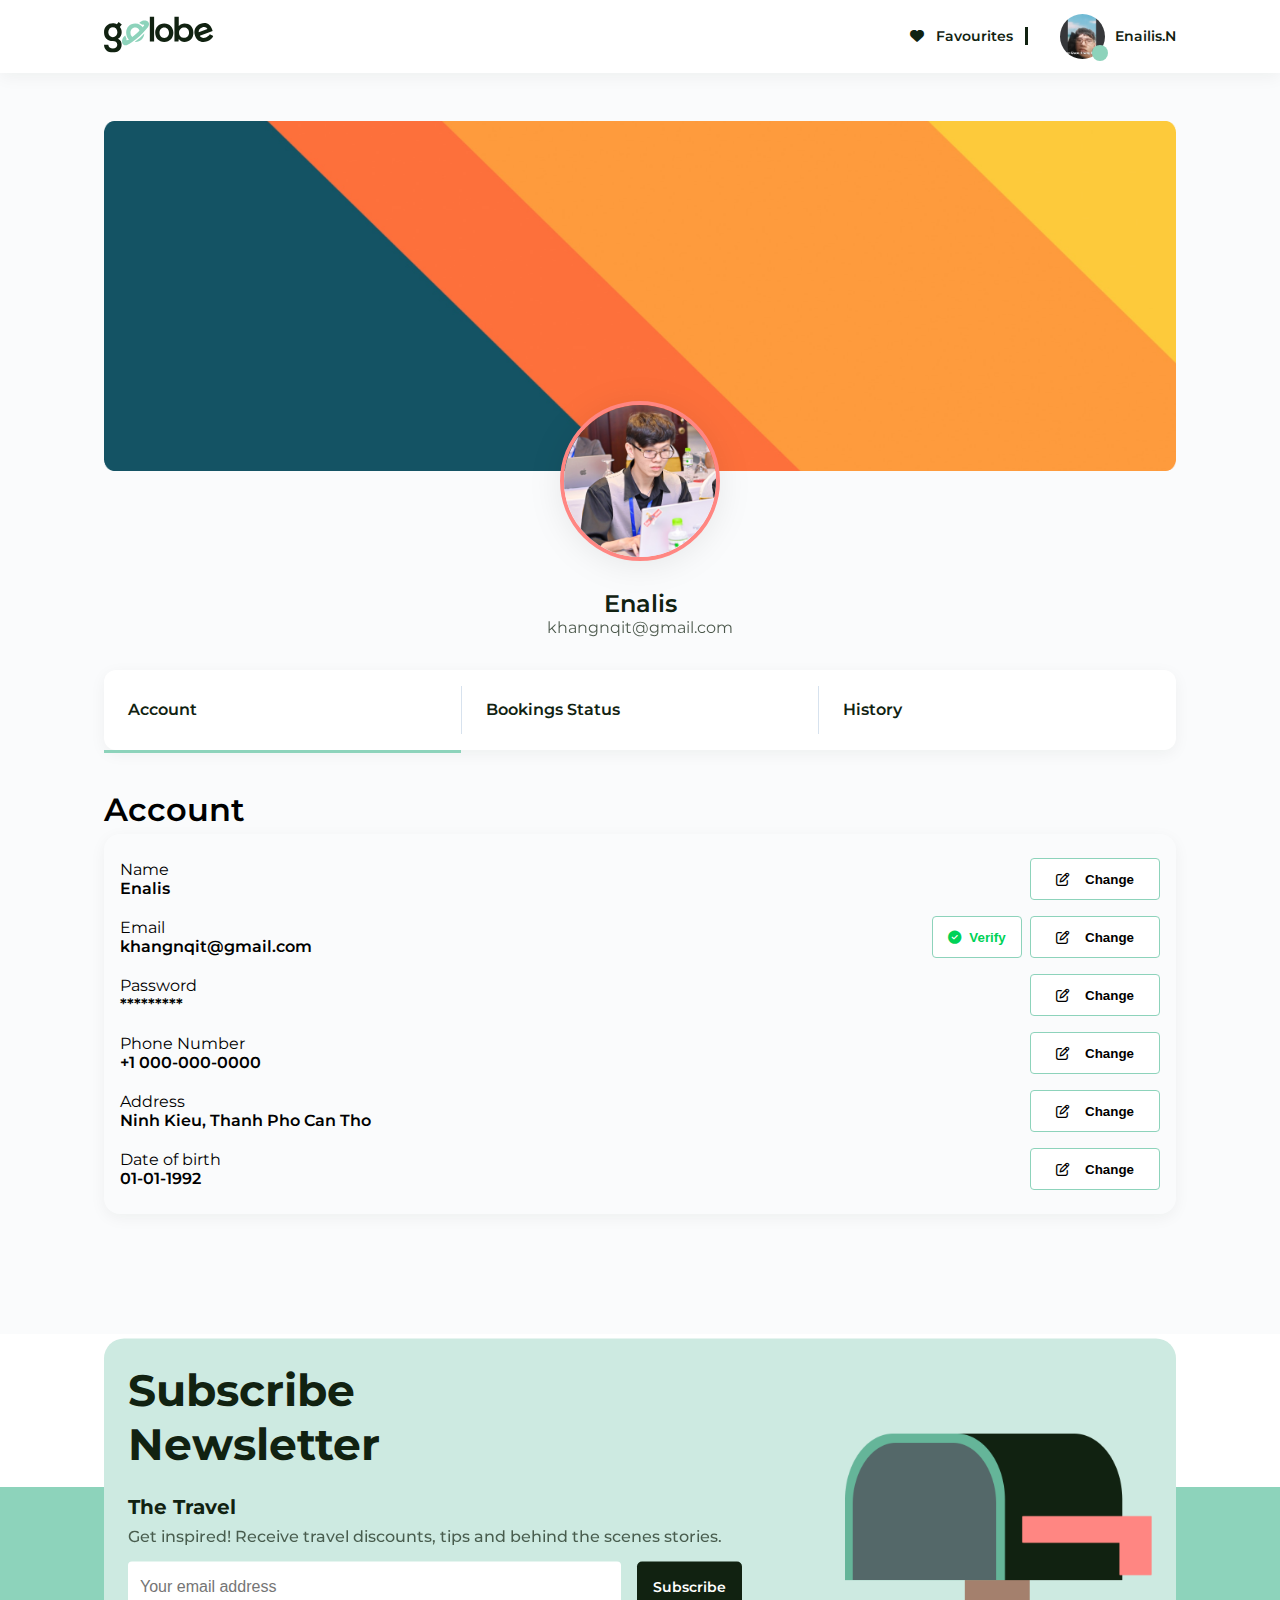
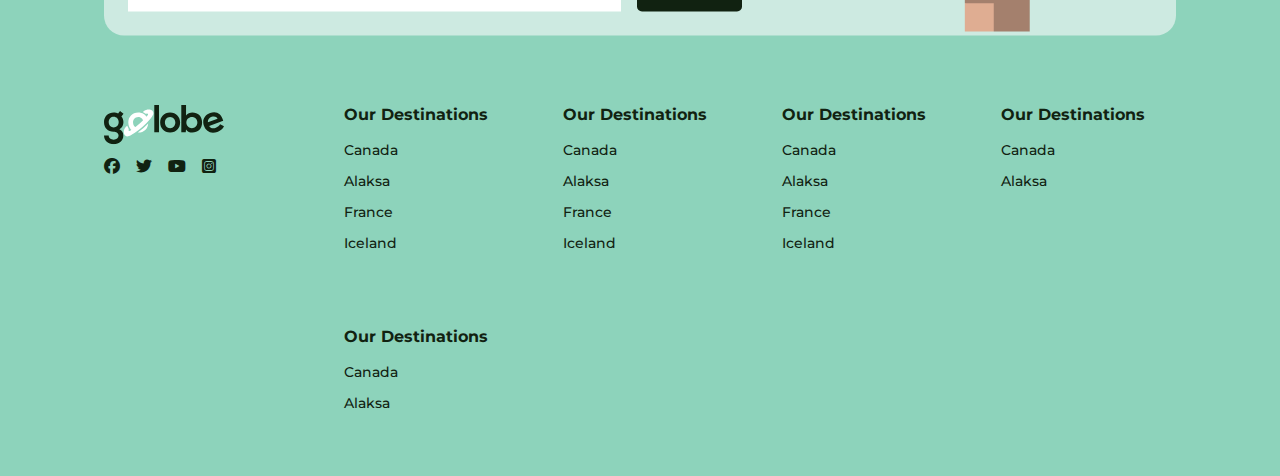
==== commit 1b9212a1: "responsive account page" ====
--- a/account.html
+++ b/account.html
@@ -396,5 +396,6 @@
         </div>
       </footer>
     </div>
+    <script src="./js/main.js"></script>
   </body>
 </html>
--- a/css/account.css
+++ b/css/account.css
@@ -80,7 +80,6 @@
   width: 100%;
 }
 
-
 .main-wrapper .main-content .nav-account .item.active::after {
   content: "";
   display: block;
@@ -94,9 +93,9 @@
 }
 .profile-detail {
   display: flex;
-  gap:1rem;
+  gap: 1rem;
   flex-direction: column;
-  padding: 1rem;
+  padding: 1.5rem 1rem;
   width: 100%;
   box-shadow: 0px 4px 16px rgba(17, 34, 17, 0.05);
   border-radius: 16px;
@@ -115,17 +114,16 @@
   border: 1px solid #8dd3bb;
   border-radius: 4px;
   width: 90px;
-  color: #00D257;
+  color: #00d257;
   height: 35px;
   background-color: #ffffff;
   display: flex;
   align-items: center;
   justify-content: center;
-  gap: 0.5rem  ;
-
-
+  gap: 0.5rem;
 }
-.verify-btn,.edit-btn {
+.verify-btn,
+.edit-btn {
   padding: 1.25rem;
 }
 .account-title {
@@ -140,12 +138,29 @@
   display: flex;
   align-items: center;
   justify-content: center;
-  gap: 1rem  ;
+  gap: 1rem;
   transition: all ease-out 0.2s;
   cursor: pointer;
 }
 .edit-btn:hover {
   background-color: #8dd3bb;
-  color:white;
+  color: white;
 }
+@media screen and (max-width: 700px) {
+  .edit-btn {
+    width: 100px;
 
+    font-size: 0.75rem;
+    gap: 0.5rem;
+  }
+  .field-detail {
+    font-size: 0.8rem;
+  }
+  .verify-btn,
+  .edit-btn {
+    padding: 0.5rem;
+  }
+  .field-group {
+    gap: 1.2rem;
+  }
+}
--- a/css/account.css
+++ b/css/account.css
@@ -80,7 +80,6 @@
   width: 100%;
 }
 
-
 .main-wrapper .main-content .nav-account .item.active::after {
   content: "";
   display: block;
@@ -94,9 +93,9 @@
 }
 .profile-detail {
   display: flex;
-  gap:1rem;
+  gap: 1rem;
   flex-direction: column;
-  padding: 1rem;
+  padding: 1.5rem 1rem;
   width: 100%;
   box-shadow: 0px 4px 16px rgba(17, 34, 17, 0.05);
   border-radius: 16px;
@@ -115,17 +114,16 @@
   border: 1px solid #8dd3bb;
   border-radius: 4px;
   width: 90px;
-  color: #00D257;
+  color: #00d257;
   height: 35px;
   background-color: #ffffff;
   display: flex;
   align-items: center;
   justify-content: center;
-  gap: 0.5rem  ;
-
-
+  gap: 0.5rem;
 }
-.verify-btn,.edit-btn {
+.verify-btn,
+.edit-btn {
   padding: 1.25rem;
 }
 .account-title {
@@ -140,12 +138,29 @@
   display: flex;
   align-items: center;
   justify-content: center;
-  gap: 1rem  ;
+  gap: 1rem;
   transition: all ease-out 0.2s;
   cursor: pointer;
 }
 .edit-btn:hover {
   background-color: #8dd3bb;
-  color:white;
+  color: white;
 }
+@media screen and (max-width: 700px) {
+  .edit-btn {
+    width: 100px;
 
+    font-size: 0.75rem;
+    gap: 0.5rem;
+  }
+  .field-detail {
+    font-size: 0.8rem;
+  }
+  .verify-btn,
+  .edit-btn {
+    padding: 0.5rem;
+  }
+  .field-group {
+    gap: 1.2rem;
+  }
+}
--- a/css/base.css
+++ b/css/base.css
@@ -108,3 +108,6 @@
   height: 100vh;
   grid-template-rows: auto 1fr auto;
 }
+.main-wrapper .main-content {
+  padding: 48px 104px 120px;
+}
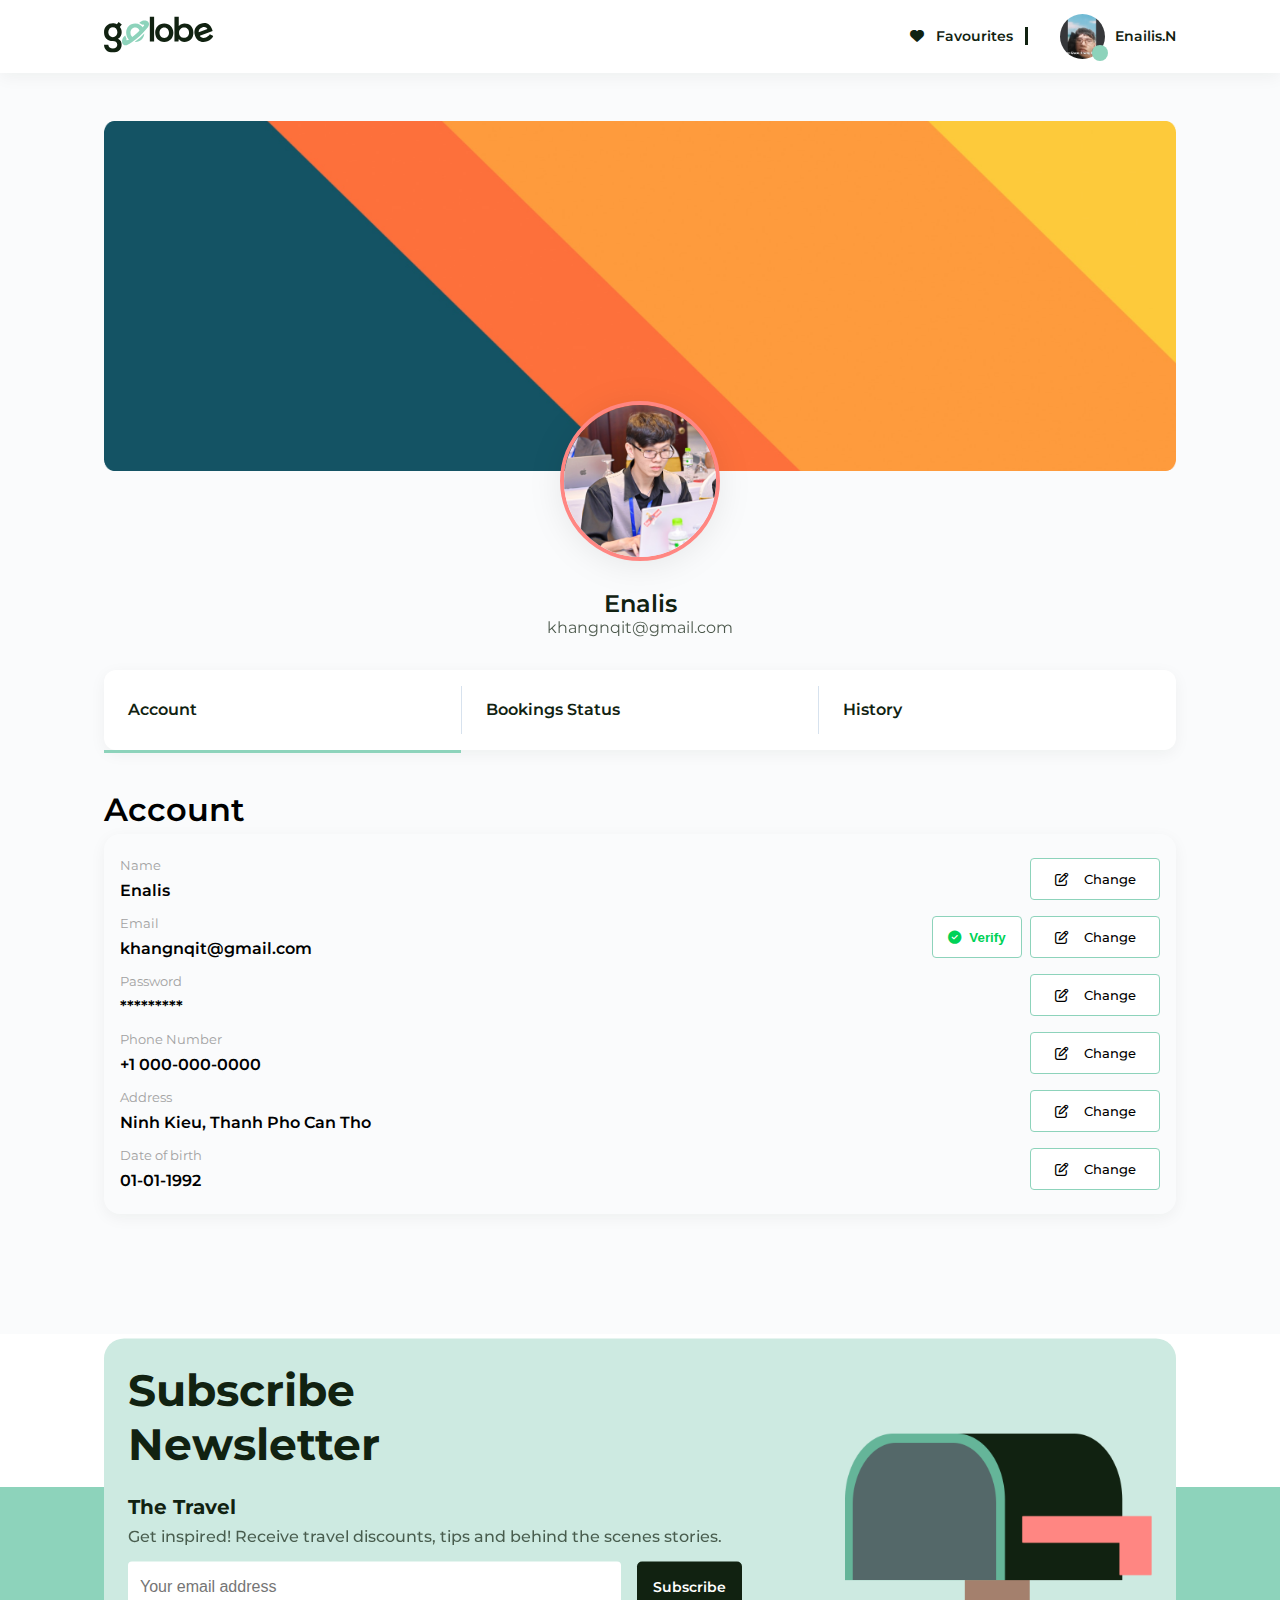
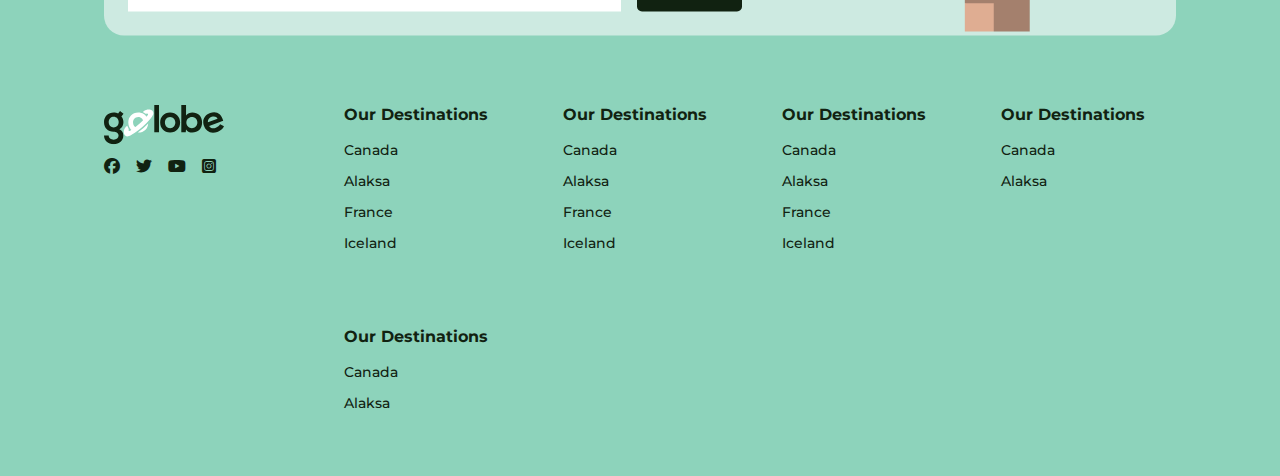
==== commit 14178ba5: "fix account" ====
--- a/account.html
+++ b/account.html
@@ -187,7 +187,7 @@
               <div class="profile-btn">
                 <button class="edit-btn">
                   <i class="fa-regular fa-pen-to-square"></i>
-                  <div class="button-content font-weight-600">Change</div>
+                  <div class="button-content font-weight-500 ">Change</div>
                 </button>
               </div>
             </div>
@@ -206,7 +206,7 @@
                 </button>
                 <button class="edit-btn">
                   <i class="fa-regular fa-pen-to-square"></i>
-                  <div class="button-content font-weight-600">Change</div>
+                  <div class="button-content font-weight-500 ">Change</div>
                 </button>
               </div>
             </div>
@@ -218,7 +218,7 @@
               <div class="profile-btn">
                 <button class="edit-btn">
                   <i class="fa-regular fa-pen-to-square"></i>
-                  <div class="button-content font-weight-600">Change</div>
+                  <div class="button-content font-weight-500 ">Change</div>
                 </button>
               </div>
             </div>
@@ -230,7 +230,7 @@
               <div class="profile-btn">
                 <button class="edit-btn">
                   <i class="fa-regular fa-pen-to-square"></i>
-                  <div class="button-content font-weight-600">Change</div>
+                  <div class="button-content font-weight-500 ">Change</div>
                 </button>
               </div>
             </div>
@@ -244,7 +244,7 @@
               <div class="profile-btn">
                 <button class="edit-btn">
                   <i class="fa-regular fa-pen-to-square"></i>
-                  <div class="button-content font-weight-600">Change</div>
+                  <div class="button-content font-weight-500 ">Change</div>
                 </button>
               </div>
             </div>
@@ -256,7 +256,7 @@
               <div class="profile-btn">
                 <button class="edit-btn">
                   <i class="fa-regular fa-pen-to-square"></i>
-                  <div class="button-content font-weight-600">Change</div>
+                  <div class="button-content font-weight-500 ">Change</div>
                 </button>
               </div>
             </div>
--- a/css/account.css
+++ b/css/account.css
@@ -9,6 +9,11 @@
 .main-wrapper .main-content .cover-bg .bg-img {
   height: 350px;
   width: 100%;
+}
+.field-label {
+    margin-bottom: .5rem;
+    font-size: 0.8rem;
+    color: rgb(162, 162, 162);
 }
 
 .main-wrapper .main-content .cover-bg .img-avt {
@@ -105,6 +110,7 @@
   width: 100%;
   justify-content: space-between;
   align-items: center;
+
 }
 .profile-btn {
   display: flex;
@@ -130,6 +136,7 @@
   margin-bottom: 0.35rem;
 }
 .edit-btn {
+  font-family: 'Montserrat';
   border: 1px solid #8dd3bb;
   border-radius: 4px;
   width: 130px;
--- a/css/account.css
+++ b/css/account.css
@@ -9,6 +9,11 @@
 .main-wrapper .main-content .cover-bg .bg-img {
   height: 350px;
   width: 100%;
+}
+.field-label {
+    margin-bottom: .5rem;
+    font-size: 0.8rem;
+    color: rgb(162, 162, 162);
 }
 
 .main-wrapper .main-content .cover-bg .img-avt {
@@ -105,6 +110,7 @@
   width: 100%;
   justify-content: space-between;
   align-items: center;
+
 }
 .profile-btn {
   display: flex;
@@ -130,6 +136,7 @@
   margin-bottom: 0.35rem;
 }
 .edit-btn {
+  font-family: 'Montserrat';
   border: 1px solid #8dd3bb;
   border-radius: 4px;
   width: 130px;
--- a/css/base.css
+++ b/css/base.css
@@ -3,111 +3,134 @@
 @import url(./footer.css);
 
 :root {
-  --dark-green: #112211;
-  --black-color: #000000;
-  --primary-color: #8dd3bb;
-  --light-green: #cdeae1;
-  --white-color: #ffffff;
-  --dark-color: #1c1b1f;
-  --light-color: #fafbfc;
+    --dark-green: #112211;
+    --black-color: #000000;
+    --primary-color: #8dd3bb;
+    --light-green: #cdeae1;
+    --white-color: #ffffff;
+    --dark-color: #1c1b1f;
+    --light-color: #fafbfc;
+    --red-color: #FF8682;
 }
 
 * {
-  margin: 0;
-  padding: 0;
-  box-sizing: inherit;
-  text-decoration: none;
-  list-style: none;
+    margin: 0;
+    padding: 0;
+    box-sizing: inherit;
+    text-decoration: none;
+    list-style: none;
 }
 
 html {
-  font-family: "Montserrat", sans-serif;
-  box-sizing: border-box;
-  scroll-behavior: smooth;
+    font-family: "Montserrat", sans-serif;
+    box-sizing: border-box;
+    scroll-behavior: smooth;
 }
 
 .text-white {
-  color: var(--white-color) !important;
+    color: var(--white-color) !important;
 }
 
 .text-dark-green {
-  color: var(--dark-green) !important;
+    color: var(--dark-green) !important;
+}
+
+.text-dark {
+    color: var(--dark-color) !important;
 }
 
 .text-black {
-  color: var(--black-color) !important;
+    color: var(--black-color) !important;
+}
+
+.text-red {
+    color: var(--red-color);
 }
 
 .font-weight-700 {
-  font-weight: 700;
+    font-weight: 700;
 }
 
 .font-weight-600 {
-  font-weight: 600;
+    font-weight: 600;
 }
 
 .font-weight-500 {
-  font-weight: 500;
+    font-weight: 500;
 }
 
 .font-weight-400 {
-  font-weight: 400;
+    font-weight: 400;
 }
 
 .bg-primary {
-  background-color: var(--primary-color);
+    background-color: var(--primary-color);
 }
 
 .bg-dark {
-  background-color: var(--dark-green);
+    background-color: var(--dark-green);
 }
 
 .bg-white {
-  background-color: var(--white-color);
+    background-color: var(--white-color);
 }
 
 .bg-light-green {
-  background-color: var(--light-green);
+    background-color: var(--light-green);
 }
 
 .bg-main {
-  background-color: var(--light-color);
+    background-color: var(--light-color);
 }
 
 .btn {
-  padding: 16px 16px;
-  border-radius: 5px;
-  display: inline-block;
-  font-size: 14px;
-  text-align: center;
+    font-family: "Montserrat", sans-serif;
+    padding: 16px 16px;
+    border-radius: 5px;
+    display: inline-block;
+    font-size: 14px;
+    text-align: center;
+    border: none;
 }
 
 .btn-icon {
-  display: inline-block;
-  width: 48px;
-  height: 48px;
-  position: relative;
-  border: 2px solid var(--primary-color);
-  border-radius: 5px;
+    display: inline-block;
+    width: 48px;
+    height: 48px;
+    position: relative;
+    border: 2px solid var(--primary-color);
+    border-radius: 5px;
 }
 
-.btn-icon > i {
-  position: absolute;
-  top: 50%;
-  left: 50%;
-  transform: translate(-50%, -50%);
+.btn-icon>span,
+.btn-icon>i {
+    position: absolute;
+    top: 50%;
+    left: 50%;
+    transform: translate(-50%, -50%);
+    font-size: 18px;
+}
+
+.btn-icon>span {
+    font-size: 14px;
+    font-family: "Montserrat", sans-serif;
+    color: var(--dark-green);
+    font-weight: 500;
+    text-align: center;
 }
 
 .btn-icon:hover,
 .btn:hover {
-  opacity: 0.6;
-  cursor: pointer;
+    opacity: 0.6;
+    cursor: pointer;
 }
+
 .main-wrapper {
-  display: grid;
-  height: 100vh;
-  grid-template-rows: auto 1fr auto;
+    display: grid;
+    height: 100vh;
+    grid-template-rows: auto 1fr auto;
 }
+
 .main-wrapper .main-content {
-  padding: 48px 104px 120px;
-}
+    padding: 48px 104px 120px;
+}